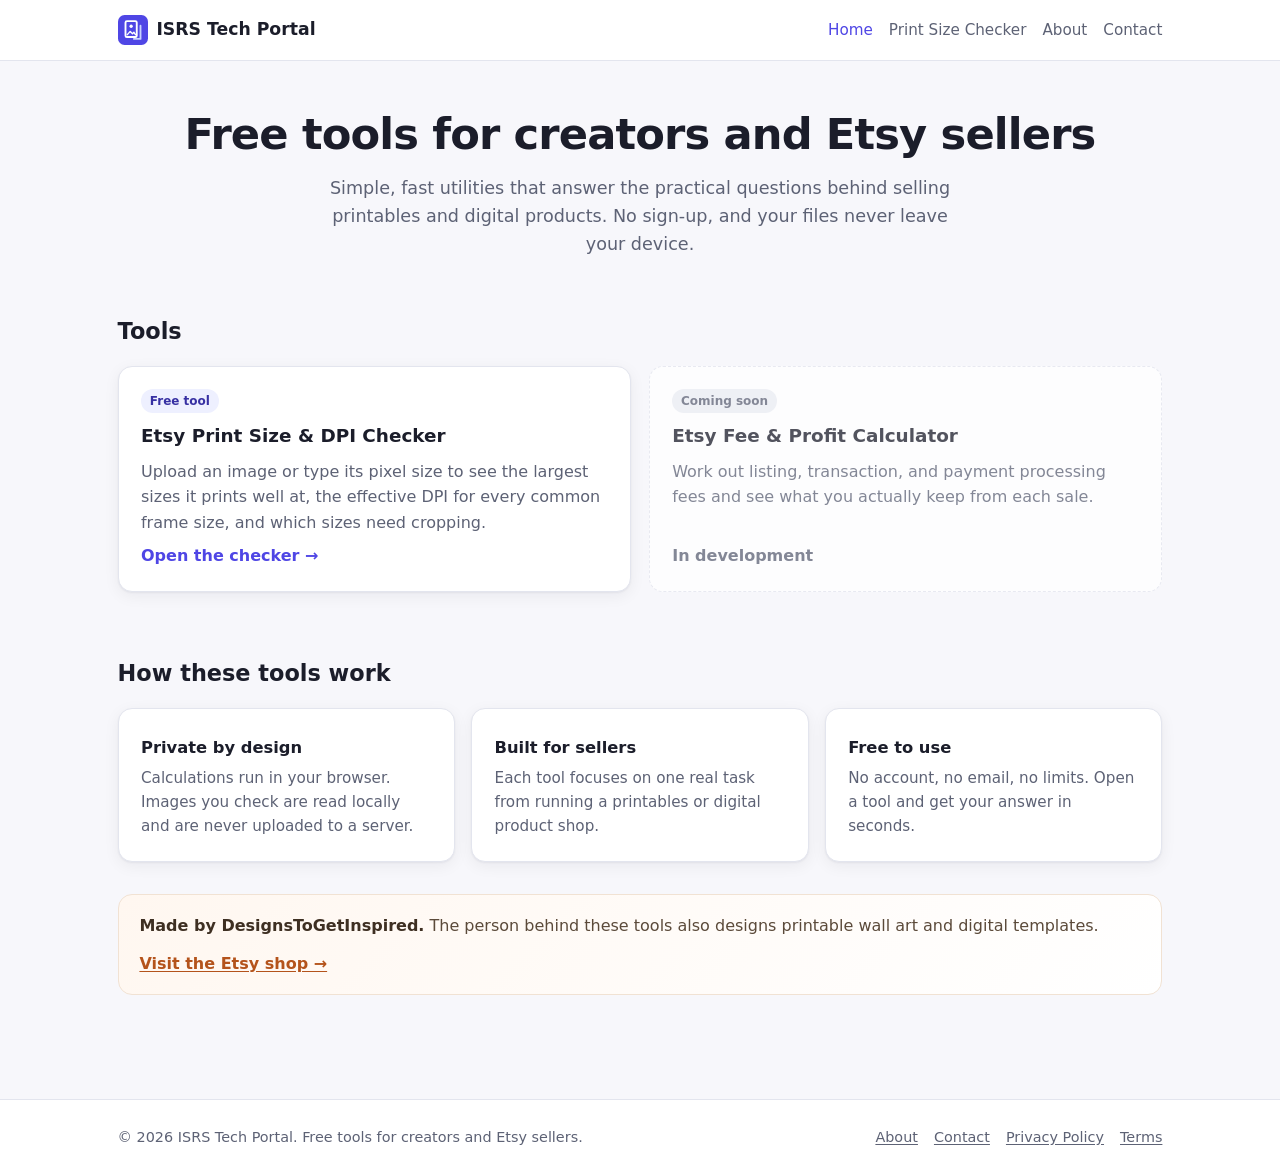
==== index.html @ cbed4ad3 "Initial static site: home, Etsy print size & DPI checker, legal pages, SEO files" ====
<!doctype html>
<html lang="en">
<head>
  <meta charset="utf-8">
  <meta name="viewport" content="width=device-width, initial-scale=1">
  <title>ISRS Tech Portal | Free Online Tools for Creators and Etsy Sellers</title>
  <meta name="description" content="Free, private, browser-based tools for creators and Etsy sellers. Check if your digital art is big enough to print, with more seller tools on the way.">
  <meta name="robots" content="index, follow">
  <link rel="canonical" href="https://isrstechportal.com/">
  <meta property="og:url" content="https://isrstechportal.com/">
  <meta property="og:type" content="website">
  <meta property="og:site_name" content="ISRS Tech Portal">
  <meta property="og:title" content="ISRS Tech Portal | Free Online Tools for Creators and Etsy Sellers">
  <meta property="og:description" content="Free, private, browser-based tools for creators and Etsy sellers. Check if your digital art is big enough to print, with more seller tools on the way.">
  <meta property="og:image" content="https://isrstechportal.com/assets/img/og-image.png">
  <meta property="og:image:width" content="1200">
  <meta property="og:image:height" content="630">
  <meta name="twitter:card" content="summary_large_image">
  <meta name="theme-color" content="#4f46e5">
  <link rel="icon" href="/favicon.svg" type="image/svg+xml">
  <link rel="stylesheet" href="/assets/css/style.css">
  <script type="application/ld+json">{"@context": "https://schema.org", "@type": "WebSite", "name": "ISRS Tech Portal", "url": "https://isrstechportal.com/", "description": "Free online tools for creators and Etsy sellers."}</script>
</head>
<body>
<a class="skip-link" href="#main">Skip to content</a>
<header class="site-header">
  <div class="container">
    <a class="logo" href="/"><svg viewBox="0 0 64 64" aria-hidden="true"><rect width="64" height="64" rx="14" fill="#4f46e5"/><rect x="16" y="13" width="24" height="34" rx="3" fill="none" stroke="#fff" stroke-width="4"/><path d="M34 51h14V23" fill="none" stroke="#c7d2fe" stroke-width="4" stroke-linecap="round" stroke-linejoin="round"/><circle cx="28" cy="24" r="3.5" fill="#fff"/><path d="M19 43l7-8 5 5 3-3 4 6" fill="none" stroke="#fff" stroke-width="3" stroke-linejoin="round"/></svg><span>ISRS Tech Portal</span></a>
    <nav class="nav" aria-label="Main">
<a href="/" aria-current="page">Home</a>
<a href="/tools/etsy-print-size-checker/">Print Size Checker</a>
<a href="/about/">About</a>
<a href="/contact/">Contact</a>
    </nav>
  </div>
</header>
<main id="main">
<section class="hero container">
  <h1>Free tools for creators and Etsy sellers</h1>
  <p>Simple, fast utilities that answer the practical questions behind selling printables and digital products. No sign-up, and your files never leave your device.</p>
</section>
<section class="section container" aria-labelledby="tools-h">
  <h2 id="tools-h">Tools</h2>
  <div class="grid">
    <a class="card tool-card" href="/tools/etsy-print-size-checker/">
      <span class="tag">Free tool</span>
      <h3>Etsy Print Size &amp; DPI Checker</h3>
      <p>Upload an image or type its pixel size to see the largest sizes it prints well at, the effective DPI for every common frame size, and which sizes need cropping.</p>
      <span class="cta">Open the checker &rarr;</span>
    </a>
    <div class="card tool-card soon" aria-label="Coming soon">
      <span class="tag muted">Coming soon</span>
      <h3>Etsy Fee &amp; Profit Calculator</h3>
      <p>Work out listing, transaction, and payment processing fees and see what you actually keep from each sale.</p>
      <span class="cta" style="color:var(--muted)">In development</span>
    </div>
  </div>
</section>
<section class="section container" aria-labelledby="why-h">
  <h2 id="why-h">How these tools work</h2>
  <div class="features">
    <div class="card"><h3>Private by design</h3><p>Calculations run in your browser. Images you check are read locally and are never uploaded to a server.</p></div>
    <div class="card"><h3>Built for sellers</h3><p>Each tool focuses on one real task from running a printables or digital product shop.</p></div>
    <div class="card"><h3>Free to use</h3><p>No account, no email, no limits. Open a tool and get your answer in seconds.</p></div>
  </div>
  <aside class="promo" aria-label="From the maker">
  <p><strong>Made by DesignsToGetInspired.</strong> The person behind these tools also designs printable wall art and digital templates.</p>
  <a href="https://designstogetinspired.etsy.com" rel="noopener" target="_blank">Visit the Etsy shop &rarr;</a>
</aside>
</section>
</main>
<footer class="site-footer">
  <div class="container">
    <span>&copy; 2026 ISRS Tech Portal. Free tools for creators and Etsy sellers.</span>
    <nav aria-label="Footer">
      <a href="/about/">About</a><a href="/contact/">Contact</a><a href="/privacy-policy/">Privacy Policy</a><a href="/terms/">Terms</a>
    </nav>
  </div>
</footer>
</body>
</html>
---- assets/css/style.css ----
:root{
  --bg:#f7f7fb;--surface:#fff;--text:#1b1d2a;--muted:#5d6275;--border:#e3e5ee;
  --brand:#4f46e5;--brand-dark:#3730a3;--brand-soft:#eef0ff;
  --pass:#0f7a43;--pass-bg:#e3f6ec;--warn:#8a5a00;--warn-bg:#fff4d6;--fail:#b42318;--fail-bg:#fde8e7;
  --radius:14px;--shadow:0 1px 2px rgba(20,22,40,.05),0 4px 16px rgba(20,22,40,.06);
  --font:system-ui,-apple-system,"Segoe UI",Roboto,"Helvetica Neue",Arial,sans-serif;
}
*,*::before,*::after{box-sizing:border-box}
html{-webkit-text-size-adjust:100%}
body{margin:0;font-family:var(--font);color:var(--text);background:var(--bg);line-height:1.6;font-size:1rem}
img,svg{max-width:100%;height:auto}
a{color:var(--brand);text-underline-offset:2px}
a:hover{color:var(--brand-dark)}
:focus-visible{outline:3px solid var(--brand);outline-offset:2px;border-radius:4px}
.container{width:100%;max-width:1080px;margin:0 auto;padding:0 1.1rem}
.narrow{max-width:760px}
.skip-link{position:absolute;left:-999px;top:0;background:var(--brand);color:#fff;padding:.5rem 1rem;z-index:10}
.skip-link:focus{left:0}

/* Header */
.site-header{background:var(--surface);border-bottom:1px solid var(--border);position:sticky;top:0;z-index:5}
.site-header .container{display:flex;align-items:center;justify-content:space-between;gap:1rem;min-height:60px;flex-wrap:wrap}
.logo{display:flex;align-items:center;gap:.55rem;font-weight:700;color:var(--text);text-decoration:none;font-size:1.08rem}
.logo svg{width:30px;height:30px}
.nav{display:flex;gap:1rem;flex-wrap:wrap;font-size:.95rem}
.nav a{color:var(--muted);text-decoration:none;padding:.3rem 0}
.nav a:hover,.nav a[aria-current="page"]{color:var(--brand)}

/* Hero */
.hero{padding-top:3rem;padding-bottom:2rem;text-align:center}
.hero h1{font-size:clamp(1.8rem,5vw,2.7rem);line-height:1.2;margin:0 0 .8rem;letter-spacing:-.02em}
.hero p{color:var(--muted);font-size:1.1rem;max-width:640px;margin:0 auto}
.page-head{padding:2.2rem 0 1rem}
.page-head h1{font-size:clamp(1.6rem,4.5vw,2.3rem);line-height:1.2;margin:0 0 .5rem;letter-spacing:-.01em}
.page-head p{color:var(--muted);margin:0;max-width:720px}
.breadcrumb{font-size:.88rem;color:var(--muted);margin-bottom:.6rem}
.breadcrumb a{color:var(--muted)}

/* Cards */
.grid{display:grid;gap:1.1rem;grid-template-columns:1fr}
@media(min-width:640px){.grid{grid-template-columns:repeat(2,1fr)}}
.card{background:var(--surface);border:1px solid var(--border);border-radius:var(--radius);padding:1.4rem;box-shadow:var(--shadow)}
.tool-card{display:flex;flex-direction:column;gap:.5rem;text-decoration:none;color:inherit;transition:transform .15s,border-color .15s}
a.tool-card:hover{transform:translateY(-2px);border-color:var(--brand)}
.tool-card h3{margin:0;font-size:1.15rem}
.tool-card p{margin:0;color:var(--muted)}
.tool-card .cta{margin-top:auto;font-weight:600;color:var(--brand)}
.tool-card.soon{opacity:.75;box-shadow:none;border-style:dashed}
.tag{display:inline-block;font-size:.75rem;font-weight:600;padding:.15rem .55rem;border-radius:999px;background:var(--brand-soft);color:var(--brand-dark);align-self:flex-start}
.tag.muted{background:#eceef4;color:var(--muted)}
.section{padding-top:1.5rem;padding-bottom:2.5rem}
.section h2{font-size:1.4rem;margin:0 0 1rem}
.features{display:grid;gap:1rem;grid-template-columns:1fr}
@media(min-width:760px){.features{grid-template-columns:repeat(3,1fr)}}
.features h3{margin:.2rem 0 .3rem;font-size:1.02rem}
.features p{margin:0;color:var(--muted);font-size:.95rem}

/* Buttons & forms */
.btn{display:inline-flex;align-items:center;justify-content:center;gap:.4rem;background:var(--brand);color:#fff;border:0;border-radius:10px;padding:.7rem 1.2rem;font:inherit;font-weight:600;cursor:pointer;text-decoration:none}
.btn:hover{background:var(--brand-dark);color:#fff}
.btn.secondary{background:var(--surface);color:var(--text);border:1px solid var(--border)}
.btn.secondary:hover{border-color:var(--brand);color:var(--brand)}
label{font-weight:600;font-size:.92rem;display:block;margin-bottom:.3rem}
input[type=number]{width:100%;font:inherit;padding:.65rem .8rem;border:1px solid var(--border);border-radius:10px;background:#fff}
input[type=number]:focus{border-color:var(--brand)}

/* Tool */
.tabs{display:flex;gap:.4rem;margin-bottom:1rem;background:#eceef4;padding:.3rem;border-radius:12px;width:fit-content;max-width:100%}
.tab{border:0;background:transparent;font:inherit;font-weight:600;padding:.5rem 1rem;border-radius:9px;cursor:pointer;color:var(--muted)}
.tab[aria-selected="true"]{background:#fff;color:var(--text);box-shadow:var(--shadow)}
.dropzone{border:2px dashed #c7cbe0;border-radius:var(--radius);padding:2rem 1rem;text-align:center;background:#fbfbfe;cursor:pointer;transition:border-color .15s,background .15s}
.dropzone:hover,.dropzone.drag{border-color:var(--brand);background:var(--brand-soft)}
.dropzone p{margin:.3rem 0;color:var(--muted)}
.dropzone strong{color:var(--text)}
.privacy-note{font-size:.88rem;color:var(--muted);margin:.8rem 0 0;display:flex;gap:.4rem;align-items:flex-start}
.manual-grid{display:grid;grid-template-columns:1fr 1fr;gap:.8rem;align-items:end}
.manual-grid .btn{grid-column:1/-1}
@media(min-width:640px){.manual-grid{grid-template-columns:1fr 1fr auto}.manual-grid .btn{grid-column:auto}}
.error{color:var(--fail);font-weight:600;margin:.6rem 0 0}
.summary{display:grid;grid-template-columns:1fr;gap:1rem;margin-top:1.2rem}
@media(min-width:760px){.summary{grid-template-columns:200px 1fr}}
.preview{border-radius:10px;border:1px solid var(--border);background:repeating-conic-gradient(#eee 0 25%,#fff 0 50%) 0 0/16px 16px;display:flex;align-items:center;justify-content:center;min-height:140px;overflow:hidden}
.preview{max-height:240px}
.preview img{display:block;max-height:220px;max-width:100%;width:auto;height:auto;object-fit:contain}
.stats{display:grid;grid-template-columns:repeat(2,1fr);gap:.7rem}
@media(min-width:760px){.stats{grid-template-columns:repeat(3,1fr)}}
.stat{background:#f6f7fb;border-radius:10px;padding:.7rem .85rem}
.stat .k{font-size:.78rem;color:var(--muted);text-transform:uppercase;letter-spacing:.04em}
.stat .v{font-weight:700;font-size:1.02rem;word-break:break-word}
.stat .s{font-size:.82rem;color:var(--muted)}
.legend{display:flex;flex-wrap:wrap;gap:.6rem 1.2rem;font-size:.88rem;color:var(--muted);margin:1.2rem 0 .4rem}
.group{margin-top:1.2rem}
.group-head{display:flex;flex-wrap:wrap;align-items:baseline;gap:.5rem;margin-bottom:.4rem}
.group-head h3{margin:0;font-size:1.08rem}
.group-head .note{color:var(--muted);font-size:.88rem}
.table-wrap{overflow-x:auto;border:1px solid var(--border);border-radius:10px;background:#fff}
table{border-collapse:collapse;width:100%;font-size:.92rem;min-width:560px}
th,td{padding:.6rem .7rem;text-align:left;border-bottom:1px solid var(--border);vertical-align:top}
th{background:#f6f7fb;font-size:.8rem;text-transform:uppercase;letter-spacing:.03em;color:var(--muted)}
tr:last-child td{border-bottom:0}
td .sub{display:block;color:var(--muted);font-size:.82rem}
.badge{display:inline-block;font-size:.78rem;font-weight:700;padding:.15rem .55rem;border-radius:999px;white-space:nowrap}
.badge.pass{background:var(--pass-bg);color:var(--pass)}
.badge.warn{background:var(--warn-bg);color:var(--warn)}
.badge.fail{background:var(--fail-bg);color:var(--fail)}
.match{font-weight:600;color:var(--pass)}
.crop{color:var(--warn)}
.hidden{display:none!important}

/* Prose */
.prose{background:var(--surface);border:1px solid var(--border);border-radius:var(--radius);padding:1.5rem 1.3rem;box-shadow:var(--shadow)}
@media(min-width:640px){.prose{padding:2rem 2.2rem}}
.prose h2{font-size:1.35rem;margin:2rem 0 .6rem;line-height:1.3}
.prose h2:first-child{margin-top:0}
.prose h3{font-size:1.08rem;margin:1.4rem 0 .4rem}
.prose p,.prose li{color:#33364a}
.prose ul,.prose ol{padding-left:1.3rem}
.prose table{min-width:0}
.faq details{border:1px solid var(--border);border-radius:10px;padding:.8rem 1rem;margin:.6rem 0;background:#fbfbfe}
.faq summary{font-weight:600;cursor:pointer}
.faq details p{margin:.6rem 0 0}

/* Promo + footer */
.promo{display:flex;flex-wrap:wrap;align-items:center;justify-content:space-between;gap:.8rem;background:linear-gradient(135deg,#fff7f0,#fff);border:1px solid #f1e2d3;border-radius:var(--radius);padding:1.1rem 1.3rem;margin:2rem 0}
.promo p{margin:0;color:#5b4a3a}
.promo strong{color:#3e2f22}
.promo a{font-weight:600;color:#b4531b}
.site-footer{border-top:1px solid var(--border);background:var(--surface);padding:1.6rem 0;margin-top:2rem;font-size:.9rem;color:var(--muted)}
.site-footer .container{display:flex;flex-wrap:wrap;justify-content:space-between;gap:.8rem}
.site-footer nav{display:flex;flex-wrap:wrap;gap:1rem}
.site-footer a{color:var(--muted)}
@media(prefers-reduced-motion:reduce){*{transition:none!important}}
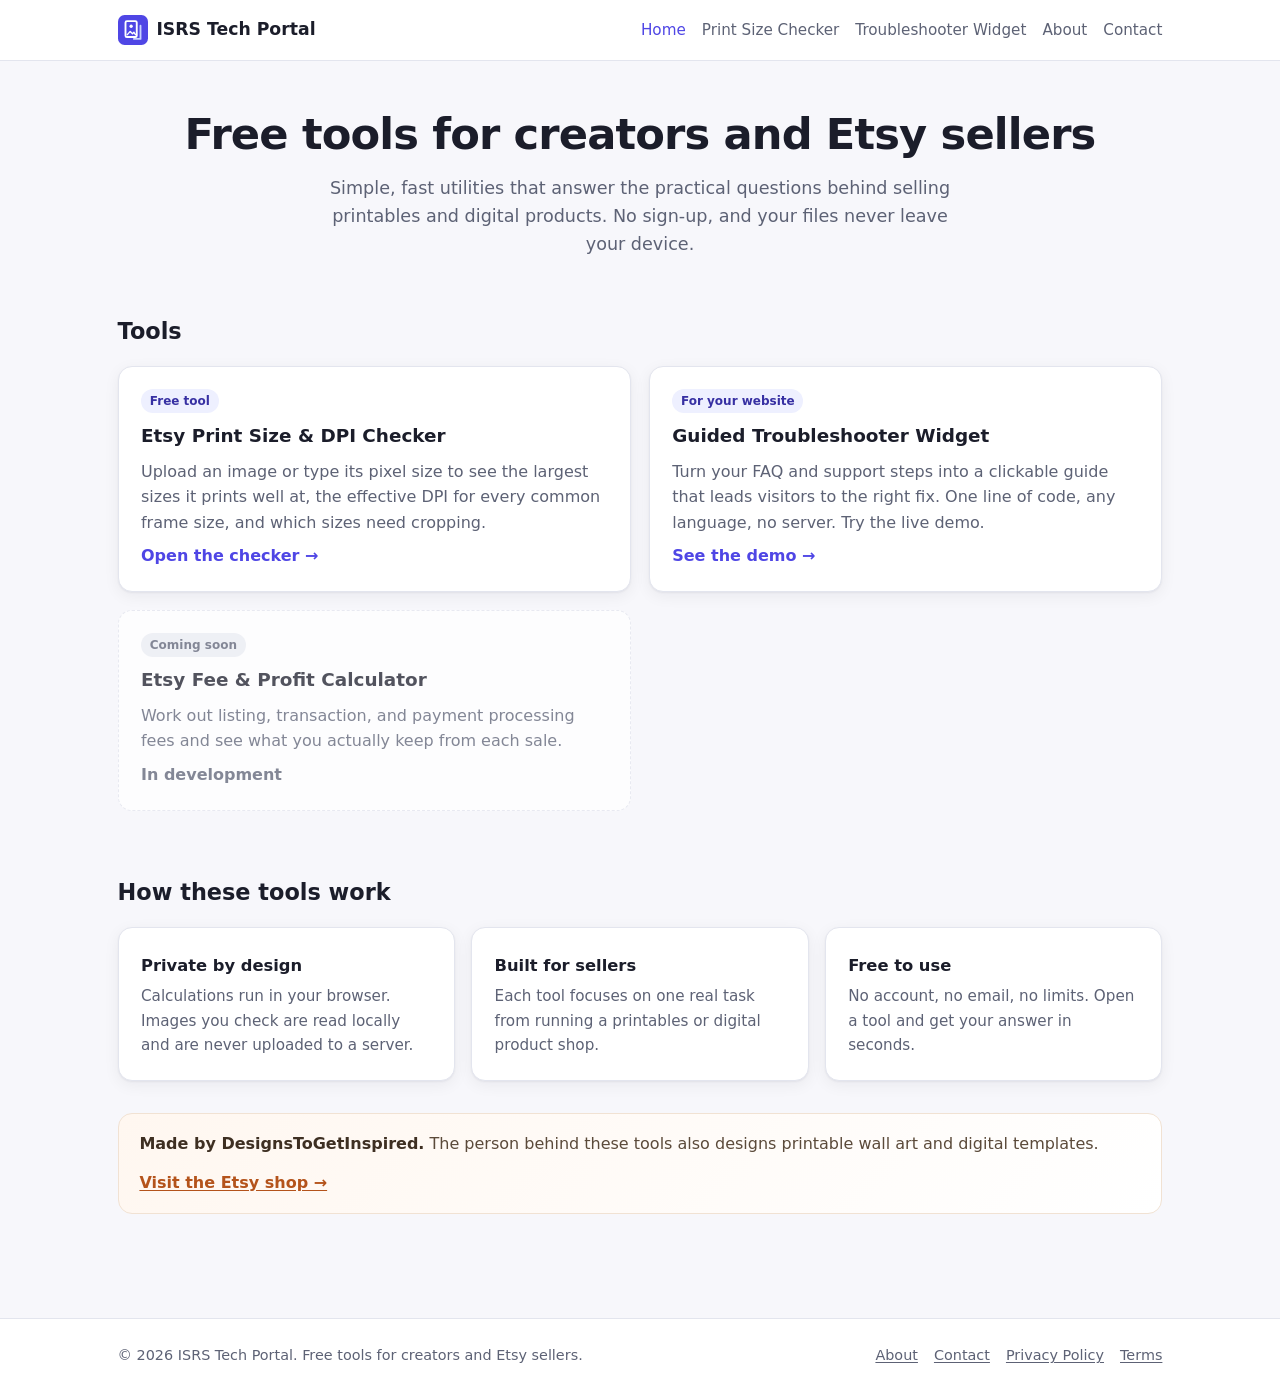
==== commit 557c420b: "Add Guided Troubleshooter Widget product page, live demo and free builder - tools/troubleshooter-wid" ====
--- a/index.html
+++ b/index.html
@@ -29,6 +29,7 @@
     <nav class="nav" aria-label="Main">
 <a href="/" aria-current="page">Home</a>
 <a href="/tools/etsy-print-size-checker/">Print Size Checker</a>
+<a href="/tools/troubleshooter-widget/">Troubleshooter Widget</a>
 <a href="/about/">About</a>
 <a href="/contact/">Contact</a>
     </nav>
@@ -47,6 +48,12 @@
       <h3>Etsy Print Size &amp; DPI Checker</h3>
       <p>Upload an image or type its pixel size to see the largest sizes it prints well at, the effective DPI for every common frame size, and which sizes need cropping.</p>
       <span class="cta">Open the checker &rarr;</span>
+    </a>
+    <a class="card tool-card" href="/tools/troubleshooter-widget/">
+      <span class="tag">For your website</span>
+      <h3>Guided Troubleshooter Widget</h3>
+      <p>Turn your FAQ and support steps into a clickable guide that leads visitors to the right fix. One line of code, any language, no server. Try the live demo.</p>
+      <span class="cta">See the demo &rarr;</span>
     </a>
     <div class="card tool-card soon" aria-label="Coming soon">
       <span class="tag muted">Coming soon</span>
--- a/assets/css/style.css
+++ b/assets/css/style.css
@@ -130,3 +130,32 @@
 .site-footer nav{display:flex;flex-wrap:wrap;gap:1rem}
 .site-footer a{color:var(--muted)}
 @media(prefers-reduced-motion:reduce){*{transition:none!important}}
+
+/* Troubleshooter widget product page */
+.hero-actions{display:flex;flex-wrap:wrap;gap:.6rem;margin-top:1.1rem}
+.demo-title{font-size:1.2rem;margin:0 0 1rem}
+.demo-controls{display:flex;flex-wrap:wrap;gap:.8rem 1.2rem;align-items:center;justify-content:space-between;margin-bottom:1rem}
+.demo-controls .tabs{margin-bottom:0;overflow-x:auto}
+.demo-controls .tab{white-space:nowrap}
+.demo-options{display:flex;flex-wrap:wrap;gap:.4rem 1.1rem}
+label.check{display:inline-flex;align-items:center;gap:.4rem;font-weight:600;font-size:.92rem;margin:0;cursor:pointer}
+label.check input{width:1.05rem;height:1.05rem;accent-color:var(--brand)}
+.demo-stage{background:var(--bg);border-radius:12px;padding:1.2rem .8rem;min-height:380px}
+.demo-note{text-align:center;color:var(--muted);margin:6rem 0}
+.steps{display:grid;gap:.8rem;padding:0;margin:0 0 1.5rem;list-style:none;counter-reset:s}
+@media(min-width:760px){.steps{grid-template-columns:repeat(3,1fr)}}
+.steps li{counter-increment:s;background:var(--surface);border:1px solid var(--border);border-radius:var(--radius);padding:1rem 1.1rem;color:var(--muted)}
+.steps li::before{content:counter(s);display:inline-grid;place-items:center;width:1.7rem;height:1.7rem;border-radius:50%;background:var(--brand);color:#fff;font-weight:700;margin-inline-end:.5rem}
+.steps strong{color:var(--text)}
+.shot{margin:0}.shot img{display:block;width:100%;border-radius:var(--radius);border:1px solid var(--border);box-shadow:var(--shadow)}
+.shot figcaption{font-size:.88rem;color:var(--muted);margin-top:.5rem;text-align:center}
+.muted-p{color:var(--muted);margin:-.4rem 0 1.2rem}
+.pricing{display:grid;gap:1.1rem;grid-template-columns:1fr}
+@media(min-width:860px){.pricing{grid-template-columns:repeat(3,1fr)}}
+.price-card{display:flex;flex-direction:column;gap:.4rem}
+.price-card h3{margin:0;font-size:1.15rem}
+.price-card .price{font-size:2rem;font-weight:800;margin:.2rem 0;letter-spacing:-.02em}
+.price-card ul{margin:0 0 1rem;padding-inline-start:1.2rem;color:var(--muted)}
+.price-card .btn{margin-top:auto}
+.price-card.featured{border:2px solid var(--brand)}
+.free-tier{margin:0 0 1.2rem}
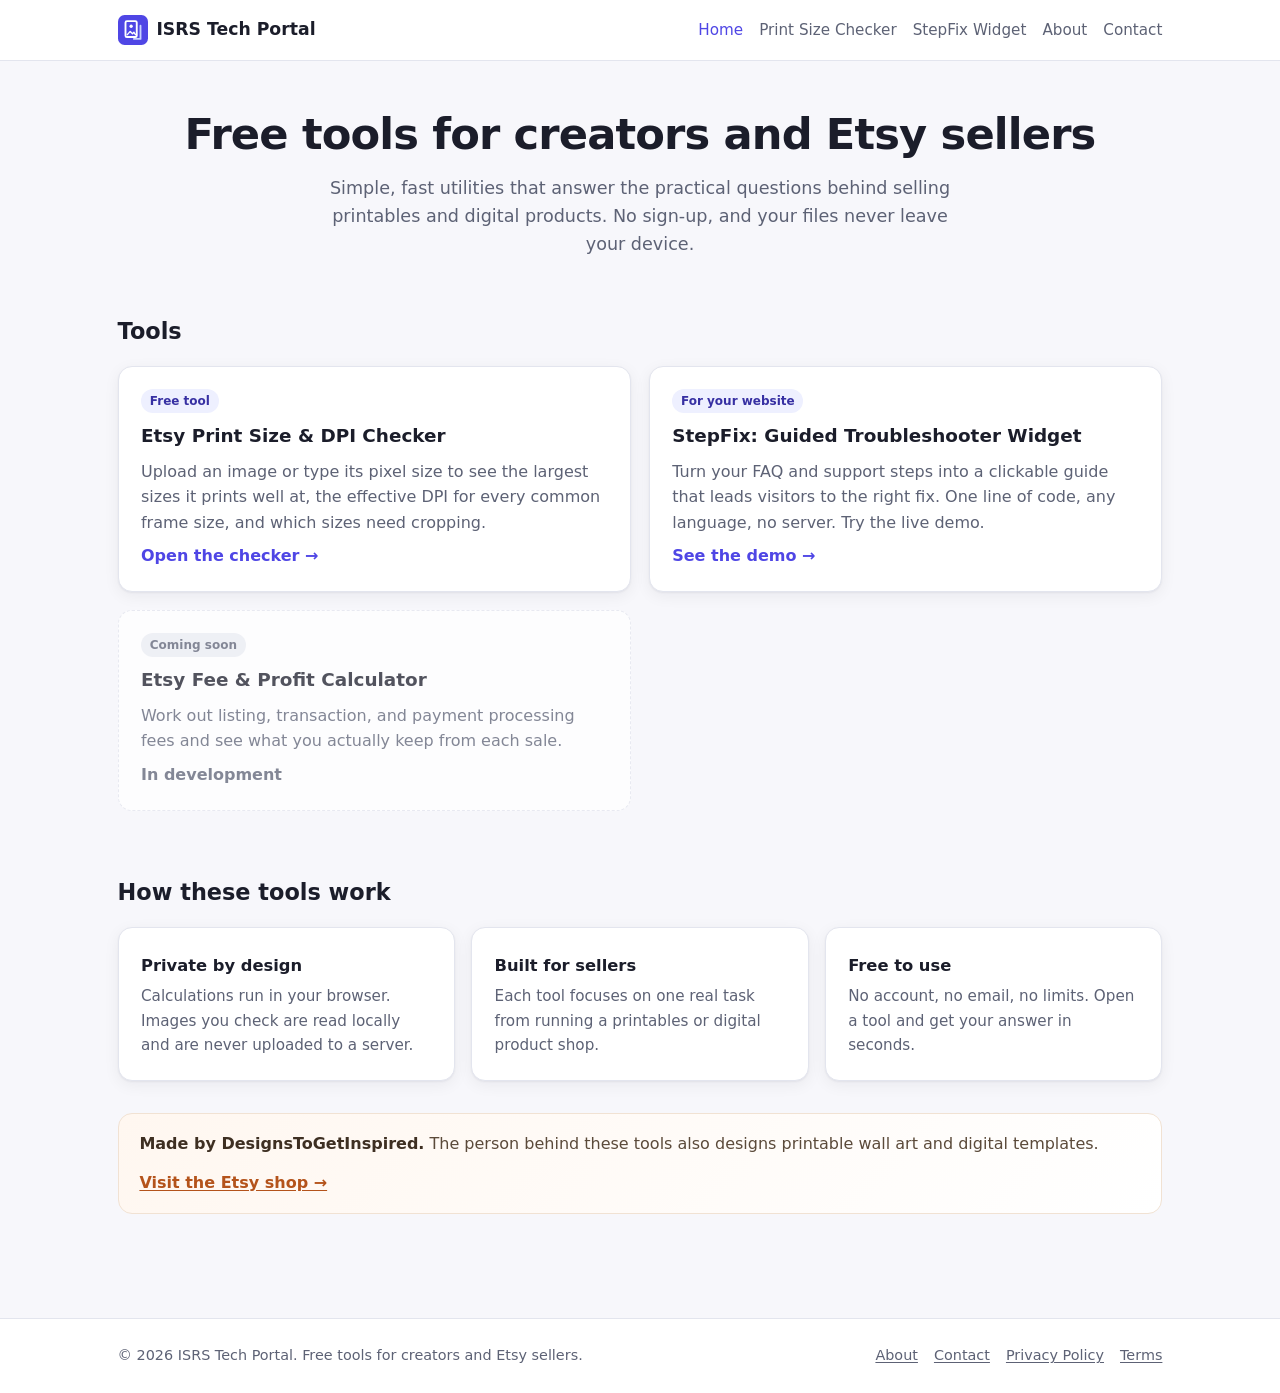
==== commit b8aa708d: "Rename to StepFix (Guided Troubleshooter Widget) and set prices: $24 / $59 / $129" ====
--- a/index.html
+++ b/index.html
@@ -29,7 +29,7 @@
     <nav class="nav" aria-label="Main">
 <a href="/" aria-current="page">Home</a>
 <a href="/tools/etsy-print-size-checker/">Print Size Checker</a>
-<a href="/tools/troubleshooter-widget/">Troubleshooter Widget</a>
+<a href="/tools/troubleshooter-widget/">StepFix Widget</a>
 <a href="/about/">About</a>
 <a href="/contact/">Contact</a>
     </nav>
@@ -51,7 +51,7 @@
     </a>
     <a class="card tool-card" href="/tools/troubleshooter-widget/">
       <span class="tag">For your website</span>
-      <h3>Guided Troubleshooter Widget</h3>
+      <h3>StepFix: Guided Troubleshooter Widget</h3>
       <p>Turn your FAQ and support steps into a clickable guide that leads visitors to the right fix. One line of code, any language, no server. Try the live demo.</p>
       <span class="cta">See the demo &rarr;</span>
     </a>
--- a/assets/css/style.css
+++ b/assets/css/style.css
@@ -159,3 +159,4 @@
 .price-card .btn{margin-top:auto}
 .price-card.featured{border:2px solid var(--brand)}
 .free-tier{margin:0 0 1.2rem}
+.price-card .price small{font-size:.9rem;font-weight:600;color:var(--muted)}
